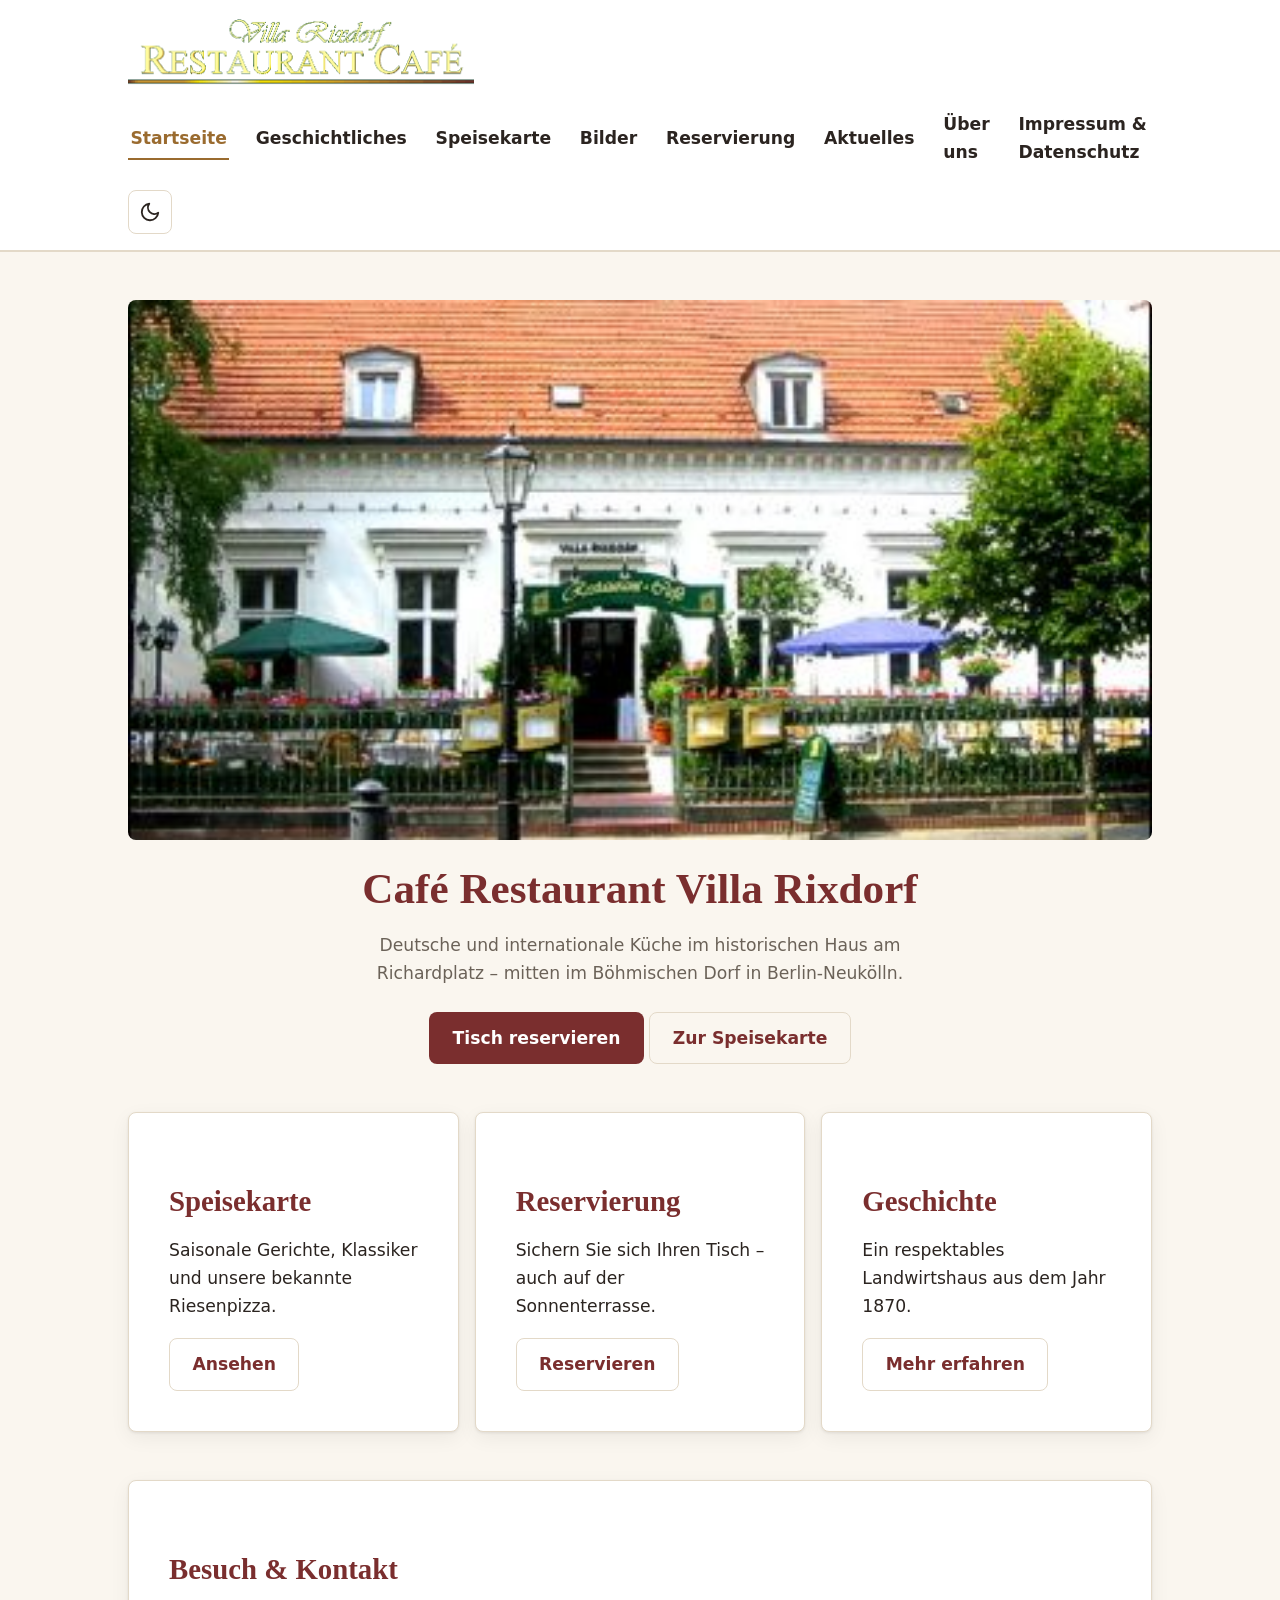
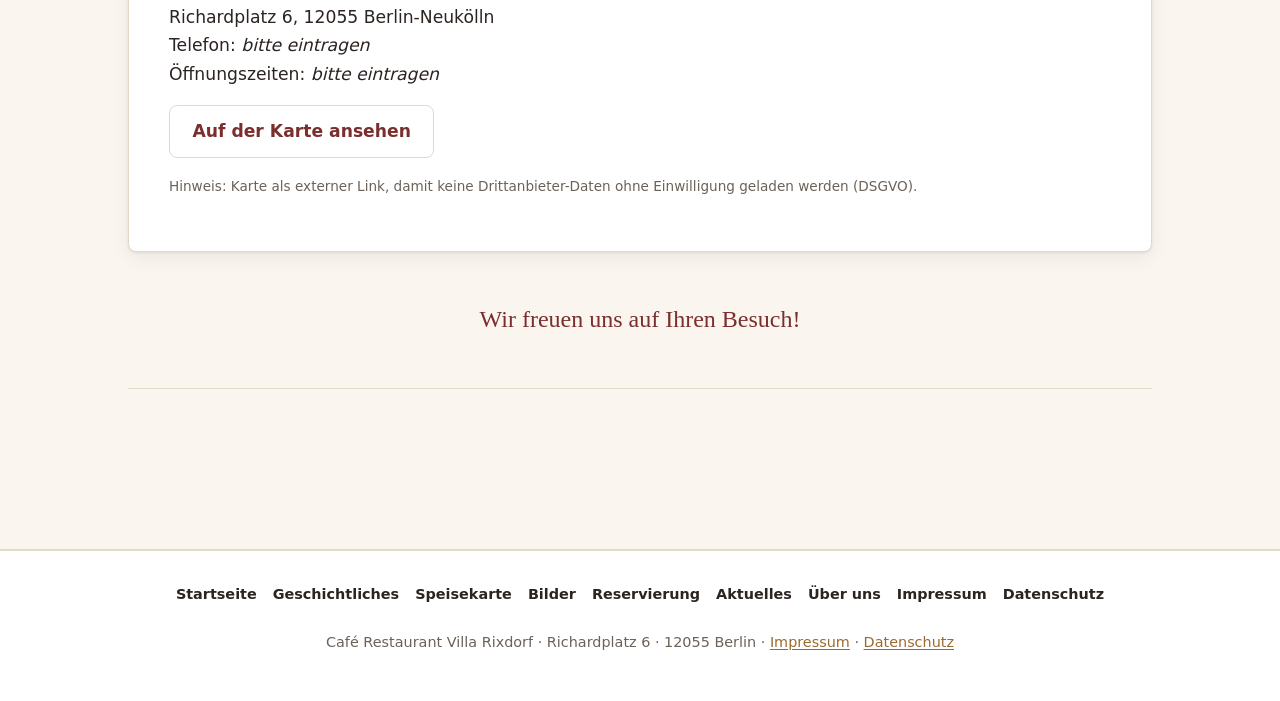
==== index.html @ 208d925f "Add files via upload" ====
<!DOCTYPE html>
<html lang="de">
<head>
  <meta charset="utf-8">
  <meta name="viewport" content="width=device-width, initial-scale=1.0">
  <title>Café Restaurant Villa Rixdorf – Richardplatz 6, Berlin-Neukölln</title>
  <meta name="description" content="Café Restaurant Villa Rixdorf am Richardplatz im Böhmischen Dorf in Berlin-Neukölln. Deutsche und internationale Küche, Sonnenterrasse, Veranstaltungen. Jetzt Tisch reservieren.">
  <meta name="author" content="Café Restaurant Villa Rixdorf">
  <meta name="robots" content="index,follow">
  <meta name="referrer" content="strict-origin-when-cross-origin">
  <link rel="canonical" href="https://www.villa-rixdorf.com/">

  <meta property="og:type" content="restaurant">
  <meta property="og:locale" content="de_DE">
  <meta property="og:site_name" content="Café Restaurant Villa Rixdorf">
  <meta property="og:title" content="Café Restaurant Villa Rixdorf – Richardplatz, Berlin">
  <meta property="og:description" content="Deutsche und internationale Küche im historischen Haus am Richardplatz. Jetzt Tisch reservieren.">
  <meta property="og:url" content="https://www.villa-rixdorf.com/">
  <meta property="og:image" content="https://www.villa-rixdorf.com/villa2007.jpg">

  <meta http-equiv="Content-Security-Policy"
        content="default-src 'self'; img-src 'self' data:; style-src 'self' 'unsafe-inline'; script-src 'self'; object-src 'none'; base-uri 'self'; form-action 'self'">
  <link rel="icon" href="logo.gif">
  <link rel="stylesheet" href="styles.css?v=2026-06-18">
  <script src="theme.js?v=2026-06-18"></script>
</head>
<body>
  <a class="skip-link" href="#main">Zum Inhalt springen</a>

  <header class="site-header">
    <div class="container site-header__inner">
      <a class="logo" href="index.html" aria-label="Startseite – Café Restaurant Villa Rixdorf">
        <img src="logo.gif" width="220" height="72" alt="Café Restaurant Villa Rixdorf">
      </a>
      <div class="site-header__controls">
        <button class="icon-btn theme-toggle" type="button" aria-pressed="false" aria-label="Zu dunklem Design wechseln">
          <svg class="icon icon-moon" viewBox="0 0 24 24" aria-hidden="true"><path d="M21 12.8A9 9 0 1 1 11.2 3 7 7 0 0 0 21 12.8z" stroke-linecap="round" stroke-linejoin="round"/></svg>
          <svg class="icon icon-sun" viewBox="0 0 24 24" aria-hidden="true"><circle cx="12" cy="12" r="4"/><path d="M12 2v2M12 20v2M2 12h2M20 12h2M5 5l1.5 1.5M17.5 17.5L19 19M19 5l-1.5 1.5M6.5 17.5L5 19" stroke-linecap="round"/></svg>
        </button>
        <button class="icon-btn nav-toggle" type="button" aria-expanded="false" aria-controls="primary-nav" aria-label="Menü öffnen">
          <span class="nav-toggle__bars"><span></span></span>
        </button>
      </div>
      <nav id="primary-nav" class="main-nav" aria-label="Hauptnavigation">
        <ul>
          <li><a href="index.html" aria-current="page">Startseite</a></li>
          <li><a href="geschichte.html">Geschichtliches</a></li>
          <li><a href="karte.html">Speisekarte</a></li>
          <li><a href="galerie.html">Bilder</a></li>
          <li><a href="reservierung.html">Reservierung</a></li>
          <li><a href="aktuelles.html">Aktuelles</a></li>
          <li><a href="profil.html">Über uns</a></li>
          <li><a href="impressum.html">Impressum &amp; Datenschutz</a></li>
        </ul>
      </nav>
    </div>
  </header>

  <main id="main" class="container">
    <section class="hero">
      <img src="villa2007.jpg" alt="Café Restaurant Villa Rixdorf am Richardplatz" fetchpriority="high">
      <div class="hero__title">
        <h1>Café Restaurant Villa Rixdorf</h1>
        <p>Deutsche und internationale Küche im historischen Haus am Richardplatz – mitten im Böhmischen Dorf in Berlin-Neukölln.</p>
        <p style="margin-top:var(--space-4)">
          <a class="btn btn--primary" href="reservierung.html">Tisch reservieren</a>
          <a class="btn btn--ghost" href="karte.html">Zur Speisekarte</a>
        </p>
      </div>
    </section>

    <section class="section" aria-label="Bereiche">
      <div class="grid">
        <article class="card">
          <h2>Speisekarte</h2>
          <p class="prose">Saisonale Gerichte, Klassiker und unsere bekannte Riesenpizza.</p>
          <a class="btn btn--ghost" href="karte.html">Ansehen</a>
        </article>
        <article class="card">
          <h2>Reservierung</h2>
          <p class="prose">Sichern Sie sich Ihren Tisch – auch auf der Sonnenterrasse.</p>
          <a class="btn btn--ghost" href="reservierung.html">Reservieren</a>
        </article>
        <article class="card">
          <h2>Geschichte</h2>
          <p class="prose">Ein respektables Landwirtshaus aus dem Jahr 1870.</p>
          <a class="btn btn--ghost" href="geschichte.html">Mehr erfahren</a>
        </article>
      </div>
    </section>

    <section class="section card" aria-label="Kontakt und Öffnungszeiten">
      <h2>Besuch &amp; Kontakt</h2>
      <p class="prose">
        Richardplatz 6, 12055 Berlin-Neukölln<br>
        <!-- TODO: Telefonnummer und E-Mail eintragen -->
        Telefon: <em>bitte eintragen</em><br>
        Öffnungszeiten: <em>bitte eintragen</em>
      </p>
      <p><a class="btn btn--ghost" href="https://www.openstreetmap.org/search?query=Richardplatz%206%2C%2012055%20Berlin" rel="noopener noreferrer external">Auf der Karte ansehen</a></p>
      <p class="field--hint">Hinweis: Karte als externer Link, damit keine Drittanbieter-Daten ohne Einwilligung geladen werden (DSGVO).</p>
    </section>

    <p class="invitation">Wir freuen uns auf Ihren Besuch!</p>
    <hr class="divider">
  </main>

  <footer class="site-footer">
    <div class="container">
      <nav class="footer-nav" aria-label="Fußnavigation">
        <ul>
          <li><a href="index.html" aria-current="page">Startseite</a></li>
          <li><a href="geschichte.html">Geschichtliches</a></li>
          <li><a href="karte.html">Speisekarte</a></li>
          <li><a href="galerie.html">Bilder</a></li>
          <li><a href="reservierung.html">Reservierung</a></li>
          <li><a href="aktuelles.html">Aktuelles</a></li>
          <li><a href="profil.html">Über uns</a></li>
          <li><a href="impressum.html">Impressum</a></li>
          <li><a href="datenschutz.html">Datenschutz</a></li>
        </ul>
      </nav>
      <p class="footer-meta">
        Café Restaurant Villa Rixdorf · Richardplatz 6 · 12055 Berlin ·
        <a href="impressum.html">Impressum</a> · <a href="datenschutz.html">Datenschutz</a>
      </p>
    </div>
  </footer>

  <script type="application/ld+json">
  {
    "@context": "https://schema.org",
    "@type": "Restaurant",
    "name": "Café Restaurant Villa Rixdorf",
    "image": "https://www.villa-rixdorf.com/villa2007.jpg",
    "url": "https://www.villa-rixdorf.com/",
    "servesCuisine": ["Deutsche Küche", "Internationale Küche"],
    "address": {
      "@type": "PostalAddress",
      "streetAddress": "Richardplatz 6",
      "postalCode": "12055",
      "addressLocality": "Berlin",
      "addressCountry": "DE"
    },
    "telephone": "TODO-Telefonnummer",
    "openingHours": "TODO z. B. Mo-So 11:00-23:00",
    "priceRange": "€€"
  }
  </script>
</body>
</html>
---- styles.css ----
/* =============================================================================
   Café Restaurant Villa Rixdorf — Design System (shared by every page)
   -----------------------------------------------------------------------------
   • LIGHT mode  = your existing warm, classic palette (kept the same)
   • DARK  mode  = the SAME hues, rebuilt on dark warm surfaces
   • Mobile-first and responsive (phone → desktop)
   • Accessible: visible keyboard focus, reduced-motion support, AA contrast
   -----------------------------------------------------------------------------
   TO MATCH YOUR BRAND EXACTLY: replace the six --color-* values under "LIGHT".
   ========================================================================== */

/* ---------- Design tokens ---------- */
:root {
  color-scheme: light dark;

  /* LIGHT palette — replace these six to match your site exactly */
  --color-bg:      #faf6ef;   /* page background (warm cream)        */
  --color-surface: #ffffff;   /* cards / panels                      */
  --color-text:    #2b2420;   /* body text (dark brown)              */
  --color-heading: #7a2e2e;   /* headings + primary accent (Bordeaux)*/
  --color-accent:  #9a6b2f;   /* links (gold-brown, AA on cream)     */
  --color-line:    #e3d9c8;   /* hairlines & dividers                */
  --color-muted:   #6b6258;   /* secondary text                      */

  /* spacing scale */
  --space-1: .25rem;  --space-2: .5rem;  --space-3: 1rem;
  --space-4: 1.5rem;  --space-5: 2rem;   --space-6: 3rem;  --space-7: 4rem;

  --maxw: 64rem;
  --radius: 8px;
  --shadow: 0 1px 3px rgba(0,0,0,.08), 0 6px 20px rgba(0,0,0,.06);
  --transition: 200ms ease;

  /* NO external fonts (DSGVO-safe, fast). Self-host a face later if desired. */
  --font-display: "Iowan Old Style","Palatino Linotype",Palatino,Georgia,"Times New Roman",serif;
  --font-body: system-ui,-apple-system,"Segoe UI",Roboto,Helvetica,Arial,sans-serif;
}

/* DARK palette — auto when the OS is dark AND the user hasn't forced light */
@media (prefers-color-scheme: dark) {
  :root:not([data-theme="light"]) {
    --color-bg:      #1b1612;
    --color-surface: #251f18;
    --color-text:    #ece3d6;
    --color-heading: #e6a0a0;
    --color-accent:  #d7b277;
    --color-line:    #3a3026;
    --color-muted:   #b3a797;
    --shadow: 0 1px 3px rgba(0,0,0,.5), 0 6px 20px rgba(0,0,0,.35);
  }
}
/* DARK palette — when the user explicitly chooses dark via the toggle */
:root[data-theme="dark"] {
  --color-bg:      #1b1612;
  --color-surface: #251f18;
  --color-text:    #ece3d6;
  --color-heading: #e6a0a0;
  --color-accent:  #d7b277;
  --color-line:    #3a3026;
  --color-muted:   #b3a797;
  --shadow: 0 1px 3px rgba(0,0,0,.5), 0 6px 20px rgba(0,0,0,.35);
}

/* ---------- Reset / base ---------- */
*, *::before, *::after { box-sizing: border-box; }
html { -webkit-text-size-adjust: 100%; scroll-behavior: smooth; }

body {
  margin: 0;
  background: var(--color-bg);
  color: var(--color-text);
  font-family: var(--font-body);
  font-size: clamp(1rem, .96rem + .2vw, 1.075rem);
  line-height: 1.65;
  transition: background-color var(--transition), color var(--transition);
}

img { max-width: 100%; height: auto; display: block; }
::selection { background: var(--color-accent); color: #fff; }

a { color: var(--color-accent); text-underline-offset: .15em; }
a:hover, a:focus { color: var(--color-heading); }

:focus-visible { outline: 3px solid var(--color-accent); outline-offset: 2px; border-radius: 3px; }

h1, h2, h3 {
  font-family: var(--font-display);
  color: var(--color-heading);
  line-height: 1.15;
  font-weight: 700;
  scroll-margin-top: 6rem;
}
h1 { font-size: clamp(1.85rem, 1.3rem + 2.4vw, 2.7rem); margin: 0 0 var(--space-3); }
h2 { font-size: clamp(1.35rem, 1.05rem + 1.3vw, 1.8rem); margin: var(--space-5) 0 var(--space-3); }
h3 { font-size: clamp(1.1rem, 1rem + .6vw, 1.3rem); }

.container { width: min(100% - 2rem, var(--maxw)); margin-inline: auto; }
.visually-hidden {
  position: absolute !important; width: 1px; height: 1px; padding: 0; margin: -1px;
  overflow: hidden; clip: rect(0 0 0 0); white-space: nowrap; border: 0;
}

/* Skip link */
.skip-link {
  position: absolute; left: -9999px; top: 0; z-index: 100;
  background: var(--color-heading); color: #fff; padding: .6rem 1rem; border-radius: 0 0 var(--radius) 0;
}
.skip-link:focus { left: 0; }

/* ---------- Header ---------- */
.site-header {
  background: var(--color-surface);
  border-bottom: 2px solid var(--color-line);
  position: sticky; top: 0; z-index: 50;
  transition: background-color var(--transition), border-color var(--transition);
}
.site-header__inner {
  display: flex; flex-wrap: wrap; align-items: center;
  gap: var(--space-3); padding-block: var(--space-3);
}
.logo { margin-right: auto; display: inline-flex; }
.logo img { max-height: 72px; width: auto; }
.site-header__controls { display: flex; align-items: center; gap: var(--space-2); }

/* Theme toggle + hamburger buttons */
.icon-btn {
  display: inline-flex; align-items: center; justify-content: center;
  width: 44px; height: 44px; padding: 0;
  background: transparent; color: var(--color-text);
  border: 1px solid var(--color-line); border-radius: var(--radius);
  cursor: pointer; transition: background-color var(--transition), border-color var(--transition);
}
.icon-btn:hover { background: rgba(127,127,127,.15); background: color-mix(in srgb, var(--color-accent) 12%, transparent); }
.icon-btn svg { width: 22px; height: 22px; fill: none; stroke: currentColor; stroke-width: 2; }

/* show the correct theme icon (JS sets data-theme on the button) */
.theme-toggle .icon-sun { display: none; }
.theme-toggle[data-theme="dark"] .icon-moon { display: none; }
.theme-toggle[data-theme="dark"] .icon-sun  { display: inline; }

/* hamburger bars */
.nav-toggle__bars { position: relative; width: 22px; height: 16px; }
.nav-toggle__bars span,
.nav-toggle__bars::before,
.nav-toggle__bars::after {
  content: ""; position: absolute; left: 0; width: 100%; height: 2px;
  background: currentColor; border-radius: 2px; transition: transform var(--transition), opacity var(--transition);
}
.nav-toggle__bars::before { top: 0; }
.nav-toggle__bars span    { top: 7px; }
.nav-toggle__bars::after  { bottom: 0; }
.nav-toggle[aria-expanded="true"] .nav-toggle__bars::before { transform: translateY(7px) rotate(45deg); }
.nav-toggle[aria-expanded="true"] .nav-toggle__bars span    { opacity: 0; }
.nav-toggle[aria-expanded="true"] .nav-toggle__bars::after  { transform: translateY(-7px) rotate(-45deg); }

/* ---------- Navigation (mobile-first: collapsed) ---------- */
.main-nav { display: none; flex-basis: 100%; }
.main-nav.is-open { display: block; }
.main-nav ul {
  list-style: none; margin: 0; padding: var(--space-2) 0 0;
  display: flex; flex-direction: column; gap: var(--space-1);
}
.main-nav a {
  display: block; padding: .65rem .25rem; text-decoration: none;
  font-weight: 600; color: var(--color-text);
  border-bottom: 1px solid var(--color-line);
}
.main-nav a:hover, .main-nav a:focus { color: var(--color-accent); }
.main-nav a[aria-current="page"] { color: var(--color-accent); }

/* ---------- Buttons ---------- */
.btn {
  display: inline-block; padding: .7rem 1.4rem; border-radius: var(--radius);
  font-weight: 600; text-decoration: none; cursor: pointer;
  border: 1px solid transparent; transition: background-color var(--transition), transform var(--transition);
}
.btn--primary { background: var(--color-heading); color: #fff; }
.btn--primary:hover, .btn--primary:focus { background: #5f2424; background: color-mix(in srgb, var(--color-heading) 85%, #000); color: #fff; }
.btn--ghost { background: transparent; color: var(--color-heading); border-color: var(--color-line); }
.btn--ghost:hover, .btn--ghost:focus { background: rgba(127,127,127,.15); background: color-mix(in srgb, var(--color-accent) 12%, transparent); }

/* ---------- Layout helpers ---------- */
main { padding-block: clamp(1.5rem, 4vw, 3rem); min-height: 60vh; }
.section { margin-block: var(--space-6); }

.card {
  background: var(--color-surface);
  border: 1px solid var(--color-line);
  border-radius: var(--radius);
  padding: clamp(1.25rem, 4vw, 2.5rem);
  box-shadow: var(--shadow);
  transition: background-color var(--transition), border-color var(--transition);
}
.prose p { margin-block: 1rem; max-width: 64ch; }

/* Responsive image grids */
.grid {
  display: grid; gap: var(--space-3);
  grid-template-columns: repeat(auto-fit, minmax(min(100%, 16rem), 1fr));
}
.grid--tight { gap: var(--space-2); grid-template-columns: repeat(auto-fit, minmax(min(100%, 9.5rem), 1fr)); }
.grid img { width: 100%; aspect-ratio: 4 / 3; object-fit: cover; border-radius: var(--radius); }

/* Hero */
.hero { position: relative; margin-bottom: var(--space-5); }
.hero img { width: 100%; max-height: 60vh; object-fit: cover; border-radius: var(--radius); }
.hero__title { margin-top: var(--space-4); text-align: center; }
.hero__title p { color: var(--color-muted); max-width: 56ch; margin-inline: auto; }

/* Decorative divider (replaces linie.gif) */
.divider { border: 0; height: 1px; background: var(--color-line); margin-block: var(--space-6); }
.invitation {
  text-align: center; font-family: var(--font-display);
  color: var(--color-heading); font-size: clamp(1.2rem, 1rem + 1vw, 1.5rem);
  margin-block: var(--space-6) 0;
}

/* ---------- Forms (reservation, etc.) ---------- */
.form-grid { display: grid; gap: var(--space-4); grid-template-columns: 1fr; }
.field { display: flex; flex-direction: column; gap: .35rem; }
.field label { font-weight: 600; }
.field .req { color: var(--color-heading); }
.field input, .field select, .field textarea {
  font: inherit; color: var(--color-text);
  background: var(--color-bg);
  border: 1px solid var(--color-line); border-radius: var(--radius);
  padding: .7rem .8rem; width: 100%;
  transition: border-color var(--transition), box-shadow var(--transition);
}
.field input:focus, .field select:focus, .field textarea:focus {
  border-color: var(--color-accent);
  box-shadow: 0 0 0 3px rgba(127,127,127,.4);
  box-shadow: 0 0 0 3px color-mix(in srgb, var(--color-accent) 25%, transparent);
  outline: none;
}
.field textarea { min-height: 7rem; resize: vertical; }
.field--hint { font-size: .85rem; color: var(--color-muted); }
.consent { display: flex; gap: .6rem; align-items: flex-start; }
.consent input { width: 1.15rem; height: 1.15rem; margin-top: .25rem; flex: none; }

/* honeypot — must stay invisible to humans, visible to dumb bots */
.hp-field { position: absolute; left: -9999px; width: 1px; height: 1px; overflow: hidden; }

.notice { border-radius: var(--radius); padding: 1rem 1.2rem; margin-bottom: var(--space-4); border: 1px solid; }
.notice--ok   { background: rgba(46,125,50,.12); border-color: #2e7d32; }
.notice--err  { background: rgba(179,38,30,.12); border-color: #b3261e; }

/* ---------- Footer ---------- */
.site-footer {
  border-top: 2px solid var(--color-line);
  margin-top: var(--space-7); padding-block: var(--space-5);
  font-size: .9rem; background: var(--color-surface);
  transition: background-color var(--transition), border-color var(--transition);
}
.footer-nav ul {
  list-style: none; margin: 0 0 var(--space-4); padding: 0;
  display: flex; flex-wrap: wrap; gap: .35rem var(--space-3); justify-content: center;
}
.footer-nav a { text-decoration: none; font-weight: 600; color: var(--color-text); }
.footer-nav a:hover, .footer-nav a:focus { color: var(--color-accent); text-decoration: underline; }
.footer-meta { text-align: center; color: var(--color-muted); }
.footer-meta img { display: inline-block; vertical-align: middle; max-height: 36px; width: auto; }

/* =============================================================================
   DESKTOP (≥ 48em / 768px)
   ========================================================================== */
@media (min-width: 48em) {
  .nav-toggle { display: none; }
  .logo { margin-right: var(--space-5); }
  .main-nav, .main-nav.is-open { display: block; flex-basis: auto; margin-right: auto; order: 2; }
  .site-header__controls { order: 3; }
  .main-nav ul { flex-direction: row; align-items: center; gap: .25rem var(--space-4); padding-top: 0; }
  .main-nav a { border-bottom: 2px solid transparent; padding: .35rem .15rem; }
  .main-nav a:hover, .main-nav a:focus { border-bottom-color: var(--color-accent); }
  .main-nav a[aria-current="page"] { border-bottom-color: var(--color-accent); }
  .form-grid--2 { grid-template-columns: 1fr 1fr; }
}

/* =============================================================================
   MOTION + PRINT
   ========================================================================== */
@media (prefers-reduced-motion: reduce) {
  html { scroll-behavior: auto; }
  *, *::before, *::after { animation: none !important; transition: none !important; }
}
@media print {
  .site-header, .site-footer, .nav-toggle, .theme-toggle, .skip-link { display: none !important; }
  body { background: #fff; color: #000; }
  .card { box-shadow: none; border-color: #ccc; }
  a { color: #000; text-decoration: underline; }
}
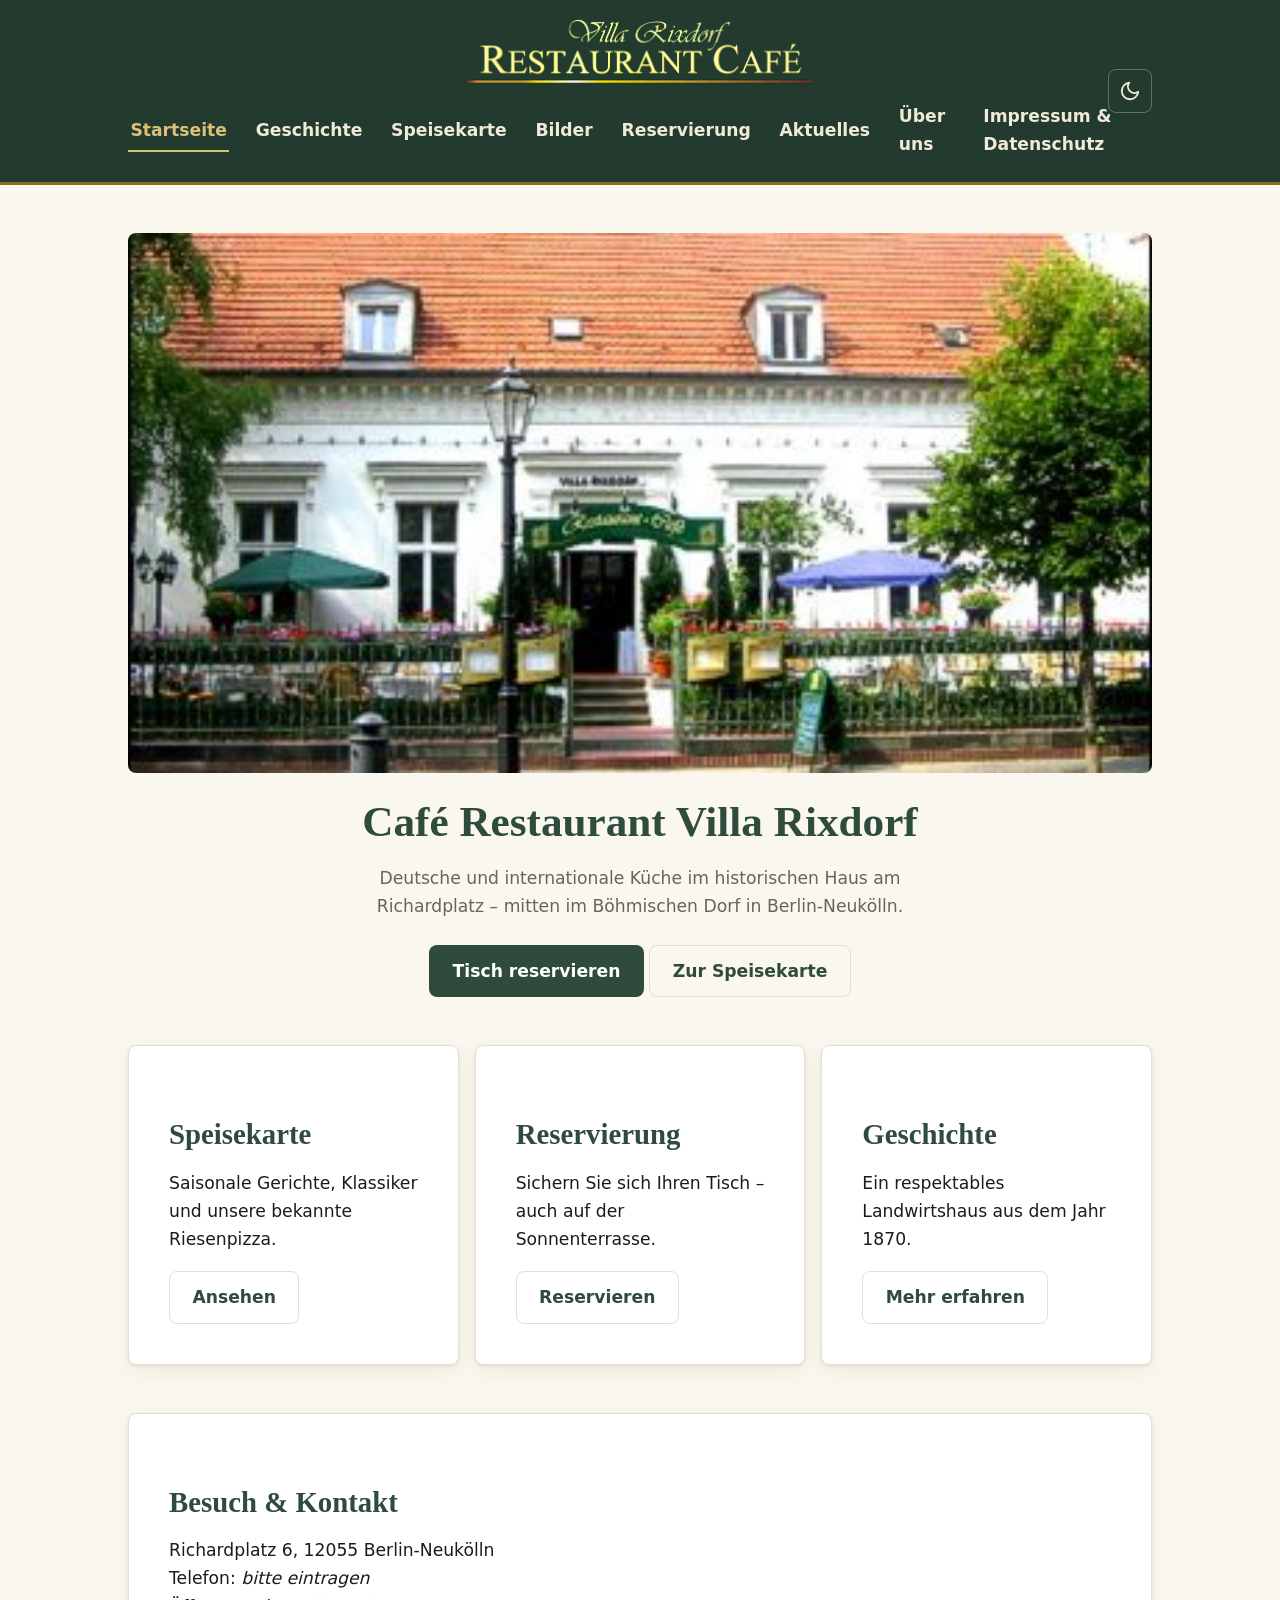
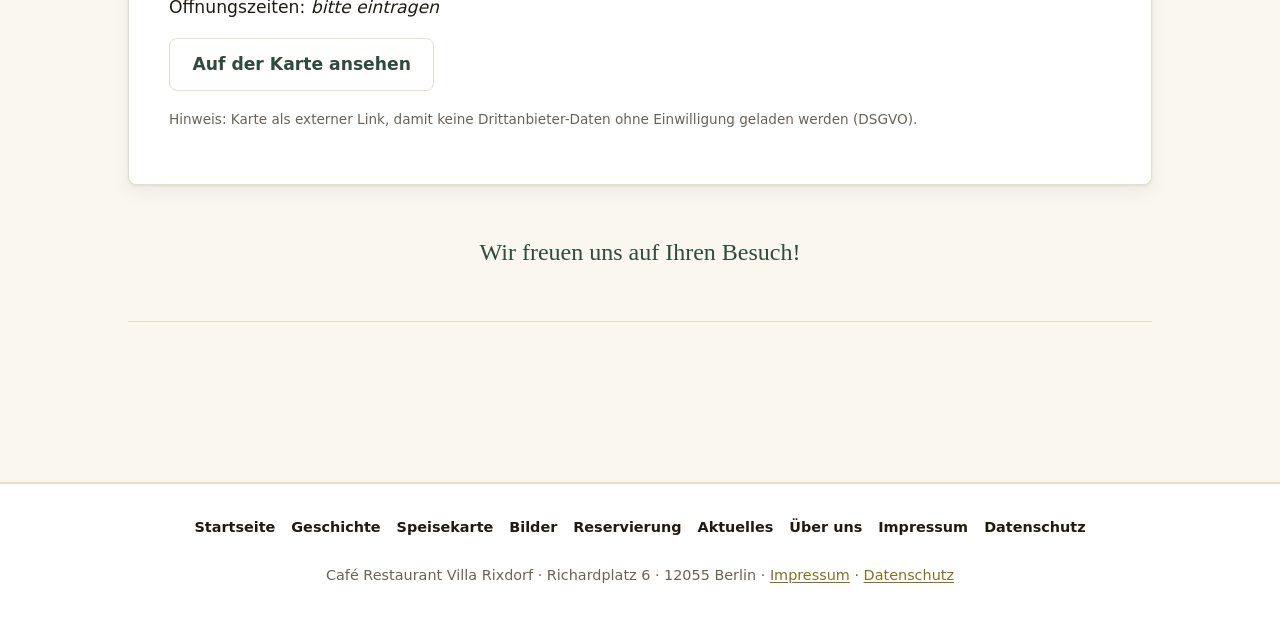
==== commit fc890a05: "Add files via upload" ====
--- a/index.html
+++ b/index.html
@@ -44,7 +44,7 @@
       <nav id="primary-nav" class="main-nav" aria-label="Hauptnavigation">
         <ul>
           <li><a href="index.html" aria-current="page">Startseite</a></li>
-          <li><a href="geschichte.html">Geschichtliches</a></li>
+          <li><a href="geschichte.html">Geschichte</a></li>
           <li><a href="karte.html">Speisekarte</a></li>
           <li><a href="galerie.html">Bilder</a></li>
           <li><a href="reservierung.html">Reservierung</a></li>
@@ -110,7 +110,7 @@
       <nav class="footer-nav" aria-label="Fußnavigation">
         <ul>
           <li><a href="index.html" aria-current="page">Startseite</a></li>
-          <li><a href="geschichte.html">Geschichtliches</a></li>
+          <li><a href="geschichte.html">Geschichte</a></li>
           <li><a href="karte.html">Speisekarte</a></li>
           <li><a href="galerie.html">Bilder</a></li>
           <li><a href="reservierung.html">Reservierung</a></li>
--- a/styles.css
+++ b/styles.css
@@ -13,14 +13,17 @@
 :root {
   color-scheme: light dark;
 
-  /* LIGHT palette — replace these six to match your site exactly */
-  --color-bg:      #faf6ef;   /* page background (warm cream)        */
-  --color-surface: #ffffff;   /* cards / panels                      */
-  --color-text:    #2b2420;   /* body text (dark brown)              */
-  --color-heading: #7a2e2e;   /* headings + primary accent (Bordeaux)*/
-  --color-accent:  #9a6b2f;   /* links (gold-brown, AA on cream)     */
-  --color-line:    #e3d9c8;   /* hairlines & dividers                */
-  --color-muted:   #6b6258;   /* secondary text                      */
+  /* BRAND palette — Gold + Grün (Logo & Gebäude). Light Mode. */
+  --color-bg:      #faf7ef;   /* warmes Creme                         */
+  --color-surface: #ffffff;   /* Karten / Flächen                     */
+  --color-text:    #1f1b14;   /* Text (warmes Fast-Schwarz)           */
+  --color-heading: #2e4b3c;   /* Überschriften (Tannengrün)           */
+  --color-accent:  #8a6d1f;   /* Links (tiefes Antikgold, AA auf Creme)*/
+  --color-line:    #e6dfcf;   /* Linien & Ränder                      */
+  --color-muted:   #6b6258;   /* Sekundärtext                         */
+  --header-bg:     #233a2e;   /* dunkelgrünes Kopfband → Gold-Logo pop't*/
+  --header-text:   #f0ead8;   /* helle Schrift im Kopf                */
+  --header-hover:  #dcc079;   /* helles Gold für Hover im Kopf        */
 
   /* spacing scale */
   --space-1: .25rem;  --space-2: .5rem;  --space-3: 1rem;
@@ -39,25 +42,31 @@
 /* DARK palette — auto when the OS is dark AND the user hasn't forced light */
 @media (prefers-color-scheme: dark) {
   :root:not([data-theme="light"]) {
-    --color-bg:      #1b1612;
-    --color-surface: #251f18;
-    --color-text:    #ece3d6;
-    --color-heading: #e6a0a0;
-    --color-accent:  #d7b277;
-    --color-line:    #3a3026;
+    --color-bg:      #14130f;
+    --color-surface: #201e17;
+    --color-text:    #ece6d8;
+    --color-heading: #84b394;   /* helles Grün auf Dunkel */
+    --color-accent:  #cba24b;   /* Gold auf Dunkel        */
+    --color-line:    #353026;
     --color-muted:   #b3a797;
+    --header-bg:     #1b2c22;
+    --header-text:   #f0ead8;
+    --header-hover:  #dcc079;
     --shadow: 0 1px 3px rgba(0,0,0,.5), 0 6px 20px rgba(0,0,0,.35);
   }
 }
 /* DARK palette — when the user explicitly chooses dark via the toggle */
 :root[data-theme="dark"] {
-  --color-bg:      #1b1612;
-  --color-surface: #251f18;
-  --color-text:    #ece3d6;
-  --color-heading: #e6a0a0;
-  --color-accent:  #d7b277;
-  --color-line:    #3a3026;
+  --color-bg:      #14130f;
+  --color-surface: #201e17;
+  --color-text:    #ece6d8;
+  --color-heading: #84b394;
+  --color-accent:  #cba24b;
+  --color-line:    #353026;
   --color-muted:   #b3a797;
+  --header-bg:     #1b2c22;
+  --header-text:   #f0ead8;
+  --header-hover:  #dcc079;
   --shadow: 0 1px 3px rgba(0,0,0,.5), 0 6px 20px rgba(0,0,0,.35);
 }
 
@@ -109,16 +118,19 @@
 
 /* ---------- Header ---------- */
 .site-header {
-  background: var(--color-surface);
-  border-bottom: 2px solid var(--color-line);
+  background: var(--header-bg);
+  color: var(--header-text);
+  border-bottom: 3px solid var(--color-accent);
   position: sticky; top: 0; z-index: 50;
   transition: background-color var(--transition), border-color var(--transition);
 }
 .site-header__inner {
-  display: flex; flex-wrap: wrap; align-items: center;
-  gap: var(--space-3); padding-block: var(--space-3);
-}
-.logo { margin-right: auto; display: inline-flex; }
+  position: relative;
+  display: flex; flex-direction: column; align-items: center;
+  gap: var(--space-2); padding-block: var(--space-3);
+}
+.logo { margin: 0; display: inline-flex; transition: transform var(--transition); }
+.logo:hover { transform: scale(1.04); }
 .logo img { max-height: 72px; width: auto; }
 .site-header__controls { display: flex; align-items: center; gap: var(--space-2); }
 
@@ -126,11 +138,11 @@
 .icon-btn {
   display: inline-flex; align-items: center; justify-content: center;
   width: 44px; height: 44px; padding: 0;
-  background: transparent; color: var(--color-text);
-  border: 1px solid var(--color-line); border-radius: var(--radius);
+  background: transparent; color: var(--header-text);
+  border: 1px solid rgba(255,255,255,.28); border-radius: var(--radius);
   cursor: pointer; transition: background-color var(--transition), border-color var(--transition);
 }
-.icon-btn:hover { background: rgba(127,127,127,.15); background: color-mix(in srgb, var(--color-accent) 12%, transparent); }
+.icon-btn:hover { background: rgba(255,255,255,.12); }
 .icon-btn svg { width: 22px; height: 22px; fill: none; stroke: currentColor; stroke-width: 2; }
 
 /* show the correct theme icon (JS sets data-theme on the button) */
@@ -154,7 +166,7 @@
 .nav-toggle[aria-expanded="true"] .nav-toggle__bars::after  { transform: translateY(-7px) rotate(-45deg); }
 
 /* ---------- Navigation (mobile-first: collapsed) ---------- */
-.main-nav { display: none; flex-basis: 100%; }
+.main-nav { display: none; width: 100%; }
 .main-nav.is-open { display: block; }
 .main-nav ul {
   list-style: none; margin: 0; padding: var(--space-2) 0 0;
@@ -162,11 +174,11 @@
 }
 .main-nav a {
   display: block; padding: .65rem .25rem; text-decoration: none;
-  font-weight: 600; color: var(--color-text);
-  border-bottom: 1px solid var(--color-line);
-}
-.main-nav a:hover, .main-nav a:focus { color: var(--color-accent); }
-.main-nav a[aria-current="page"] { color: var(--color-accent); }
+  font-weight: 600; color: var(--header-text);
+  border-bottom: 1px solid rgba(255,255,255,.14);
+}
+.main-nav a:hover, .main-nav a:focus { color: var(--header-hover); }
+.main-nav a[aria-current="page"] { color: var(--header-hover); }
 
 /* ---------- Buttons ---------- */
 .btn {
@@ -178,6 +190,7 @@
 .btn--primary:hover, .btn--primary:focus { background: #5f2424; background: color-mix(in srgb, var(--color-heading) 85%, #000); color: #fff; }
 .btn--ghost { background: transparent; color: var(--color-heading); border-color: var(--color-line); }
 .btn--ghost:hover, .btn--ghost:focus { background: rgba(127,127,127,.15); background: color-mix(in srgb, var(--color-accent) 12%, transparent); }
+.btn:hover, .btn:focus { transform: translateY(-2px); }
 
 /* ---------- Layout helpers ---------- */
 main { padding-block: clamp(1.5rem, 4vw, 3rem); min-height: 60vh; }
@@ -187,10 +200,12 @@
   background: var(--color-surface);
   border: 1px solid var(--color-line);
   border-radius: var(--radius);
+  display: flow-root;
   padding: clamp(1.25rem, 4vw, 2.5rem);
   box-shadow: var(--shadow);
-  transition: background-color var(--transition), border-color var(--transition);
-}
+  transition: transform var(--transition), box-shadow var(--transition), background-color var(--transition), border-color var(--transition);
+}
+.grid .card:hover { transform: translateY(-4px); box-shadow: 0 8px 30px rgba(0,0,0,.14); }
 .prose p { margin-block: 1rem; max-width: 64ch; }
 
 /* Responsive image grids */
@@ -199,13 +214,56 @@
   grid-template-columns: repeat(auto-fit, minmax(min(100%, 16rem), 1fr));
 }
 .grid--tight { gap: var(--space-2); grid-template-columns: repeat(auto-fit, minmax(min(100%, 9.5rem), 1fr)); }
-.grid img { width: 100%; aspect-ratio: 4 / 3; object-fit: cover; border-radius: var(--radius); }
+.grid img { width: 100%; aspect-ratio: 4 / 3; object-fit: cover; border-radius: var(--radius); position: relative; z-index: 1; transition: transform var(--transition), box-shadow var(--transition); }
+.grid img:hover { transform: scale(1.05); box-shadow: 0 8px 30px rgba(0,0,0,.18); z-index: 2; }
 
 /* Hero */
 .hero { position: relative; margin-bottom: var(--space-5); }
-.hero img { width: 100%; max-height: 60vh; object-fit: cover; border-radius: var(--radius); }
+.hero img { width: 100%; max-height: 60vh; object-fit: cover; border-radius: var(--radius); transition: transform var(--transition); }
+.hero img:hover { transform: scale(1.02); }
 .hero__title { margin-top: var(--space-4); text-align: center; }
 .hero__title p { color: var(--color-muted); max-width: 56ch; margin-inline: auto; }
+
+/* Statue/Wappen als Pfeiler rechts neben dem Text (nur Geschichte) */
+.crest-pillar {
+  float: right;
+  max-height: 340px; width: auto;
+  margin: .25rem 0 var(--space-3) var(--space-4);
+  transition: transform var(--transition);
+}
+.crest-pillar:hover { transform: scale(1.04); }
+@media (max-width: 47.99em) {
+  .crest-pillar { float: none; display: block; margin: var(--space-4) auto 0; max-height: 240px; }
+}
+
+/* ---------- Zeitstrahl (Geschichte) ---------- */
+.timeline { list-style: none; margin: var(--space-5) 0 0; padding: 0; position: relative; }
+.timeline::before {
+  content: ""; position: absolute; left: 15px; top: 8px; bottom: 8px;
+  width: 2px; background: var(--color-line);
+}
+.timeline > li { position: relative; padding: 0 0 var(--space-6) 3rem; }
+.timeline > li:last-child { padding-bottom: 0; }
+.timeline > li::before {
+  content: ""; position: absolute; left: 8px; top: 5px;
+  width: 16px; height: 16px; border-radius: 50%;
+  background: var(--color-accent);
+  border: 3px solid var(--color-bg);
+  box-shadow: 0 0 0 2px var(--color-accent);
+}
+.timeline > li.is-now::before { background: var(--color-heading); box-shadow: 0 0 0 2px var(--color-heading); }
+.timeline .year {
+  display: inline-block; font-family: var(--font-display);
+  color: var(--color-heading); font-size: 1.25rem; font-weight: 700; line-height: 1.2;
+}
+.timeline h3 { margin: .1rem 0 .4rem; }
+.timeline p { margin: 0 0 .5rem; max-width: 60ch; }
+.timeline img {
+  margin-top: var(--space-3); border-radius: var(--radius);
+  max-height: 240px; width: auto; max-width: 100%; display: block;
+  transition: transform var(--transition);
+}
+.timeline img:hover { transform: scale(1.03); }
 
 /* Decorative divider (replaces linie.gif) */
 .divider { border: 0; height: 1px; background: var(--color-line); margin-block: var(--space-6); }
@@ -266,13 +324,13 @@
    ========================================================================== */
 @media (min-width: 48em) {
   .nav-toggle { display: none; }
-  .logo { margin-right: var(--space-5); }
-  .main-nav, .main-nav.is-open { display: block; flex-basis: auto; margin-right: auto; order: 2; }
-  .site-header__controls { order: 3; }
-  .main-nav ul { flex-direction: row; align-items: center; gap: .25rem var(--space-4); padding-top: 0; }
+  .logo { margin: 0; }
+  .main-nav, .main-nav.is-open { display: block; width: auto; }
+  .site-header__controls { position: absolute; top: 50%; right: 0; transform: translateY(-50%); }
+  .main-nav ul { flex-direction: row; justify-content: center; align-items: center; gap: .25rem var(--space-4); padding-top: 0; }
   .main-nav a { border-bottom: 2px solid transparent; padding: .35rem .15rem; }
-  .main-nav a:hover, .main-nav a:focus { border-bottom-color: var(--color-accent); }
-  .main-nav a[aria-current="page"] { border-bottom-color: var(--color-accent); }
+  .main-nav a:hover, .main-nav a:focus { border-bottom-color: var(--header-hover); }
+  .main-nav a[aria-current="page"] { border-bottom-color: var(--header-hover); }
   .form-grid--2 { grid-template-columns: 1fr 1fr; }
 }
 
